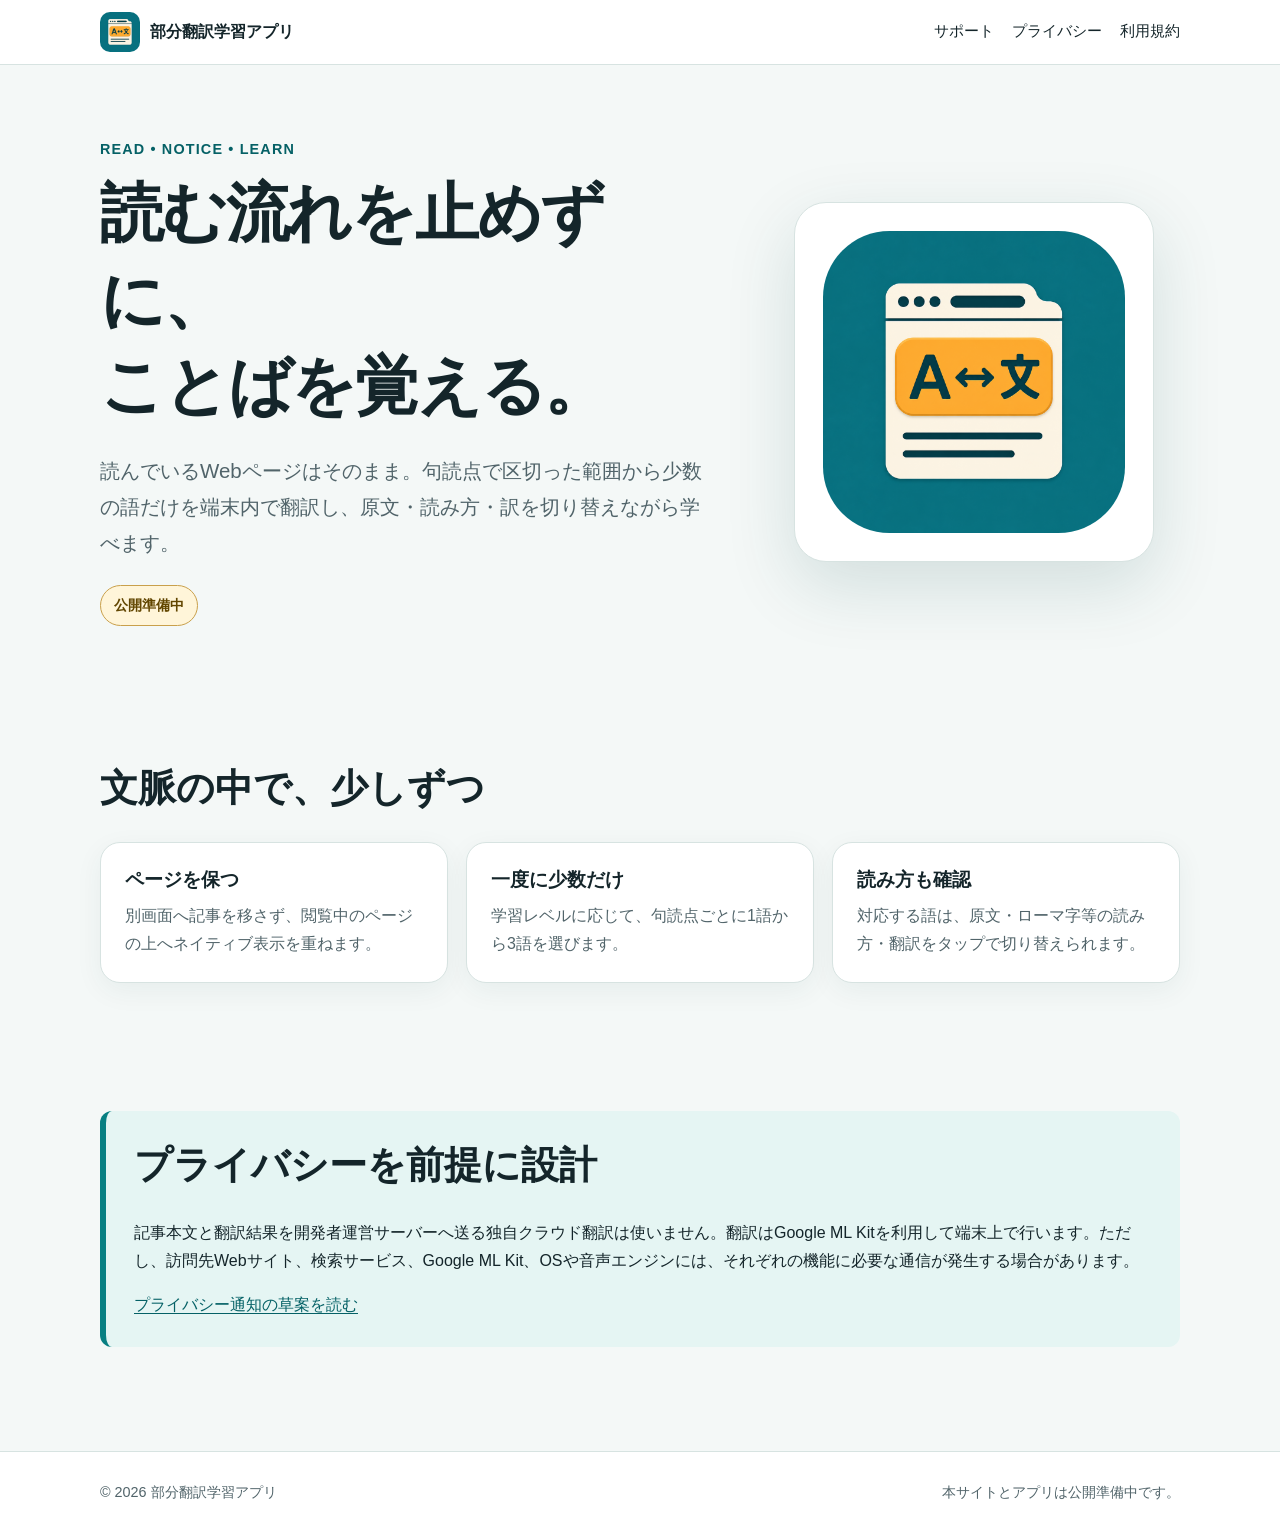
==== index.html @ c972a525 "Publish initial app website" ====
<!doctype html>
<html lang="ja">
  <head>
    <meta charset="utf-8" />
    <meta name="viewport" content="width=device-width, initial-scale=1" />
    <meta
      name="description"
      content="読んでいるWebページの一部を端末内で翻訳し、文脈の中で語彙を学ぶ「部分翻訳学習アプリ」の公式準備サイトです。"
    />
    <meta name="theme-color" content="#087f82" />
    <title>部分翻訳学習アプリ</title>
    <link rel="icon" href="./assets/app-icon.png" />
    <link rel="stylesheet" href="./assets/styles.css" />
  </head>
  <body>
    <header class="site-header">
      <nav class="nav" aria-label="メインナビゲーション">
        <a class="brand" href="./">
          <img src="./assets/app-icon.png" alt="" />
          <span>部分翻訳学習アプリ</span>
        </a>
        <div class="nav-links">
          <a href="./support/">サポート</a>
          <a href="./privacy/">プライバシー</a>
          <a href="./terms/">利用規約</a>
        </div>
      </nav>
    </header>

    <main>
      <section class="hero">
        <div>
          <p class="eyebrow">READ • NOTICE • LEARN</p>
          <h1>読む流れを止めずに、<br />ことばを覚える。</h1>
          <p class="lead">
            読んでいるWebページはそのまま。句読点で区切った範囲から少数の語だけを端末内で翻訳し、原文・読み方・訳を切り替えながら学べます。
          </p>
          <span class="status-chip">公開準備中</span>
        </div>
        <div class="hero-art">
          <img
            src="./assets/app-icon.png"
            alt="Aと文の文字を矢印で結んだ、部分翻訳学習アプリのアイコン"
          />
        </div>
      </section>

      <section class="section" aria-labelledby="features-title">
        <h2 id="features-title">文脈の中で、少しずつ</h2>
        <div class="cards">
          <article class="card">
            <h3>ページを保つ</h3>
            <p>別画面へ記事を移さず、閲覧中のページの上へネイティブ表示を重ねます。</p>
          </article>
          <article class="card">
            <h3>一度に少数だけ</h3>
            <p>学習レベルに応じて、句読点ごとに1語から3語を選びます。</p>
          </article>
          <article class="card">
            <h3>読み方も確認</h3>
            <p>対応する語は、原文・ローマ字等の読み方・翻訳をタップで切り替えられます。</p>
          </article>
        </div>
      </section>

      <section class="section" aria-labelledby="privacy-title">
        <div class="privacy-note">
          <h2 id="privacy-title">プライバシーを前提に設計</h2>
          <p>
            記事本文と翻訳結果を開発者運営サーバーへ送る独自クラウド翻訳は使いません。翻訳はGoogle ML Kitを利用して端末上で行います。ただし、訪問先Webサイト、検索サービス、Google
            ML Kit、OSや音声エンジンには、それぞれの機能に必要な通信が発生する場合があります。
          </p>
          <p><a href="./privacy/">プライバシー通知の草案を読む</a></p>
        </div>
      </section>
    </main>

    <footer class="site-footer">
      <div class="footer-inner">
        <p>© 2026 部分翻訳学習アプリ</p>
        <p>本サイトとアプリは公開準備中です。</p>
      </div>
    </footer>
  </body>
</html>
---- assets/styles.css ----
:root {
  color-scheme: light;
  --ink: #14252a;
  --muted: #51646a;
  --teal: #087f82;
  --teal-dark: #056166;
  --teal-soft: #e5f5f3;
  --amber: #f5b84b;
  --paper: #ffffff;
  --canvas: #f4f8f7;
  --line: #d7e3e1;
  --warning: #fff5d9;
  --warning-line: #e5b34a;
  font-family: -apple-system, BlinkMacSystemFont, "Segoe UI", "Noto Sans JP",
    sans-serif;
}

* {
  box-sizing: border-box;
}

body {
  margin: 0;
  color: var(--ink);
  background: var(--canvas);
  line-height: 1.75;
}

a {
  color: var(--teal-dark);
  text-underline-offset: 0.18em;
}

a:focus-visible,
button:focus-visible {
  outline: 3px solid var(--amber);
  outline-offset: 3px;
}

.site-header {
  position: sticky;
  top: 0;
  z-index: 10;
  border-bottom: 1px solid var(--line);
  background: rgb(255 255 255 / 94%);
  backdrop-filter: blur(10px);
}

.nav {
  width: min(1080px, calc(100% - 32px));
  min-height: 64px;
  margin: 0 auto;
  display: flex;
  align-items: center;
  justify-content: space-between;
  gap: 20px;
}

.brand {
  display: inline-flex;
  align-items: center;
  gap: 10px;
  color: var(--ink);
  font-weight: 800;
  text-decoration: none;
}

.brand img {
  width: 40px;
  height: 40px;
  border-radius: 10px;
}

.nav-links {
  display: flex;
  flex-wrap: wrap;
  justify-content: flex-end;
  gap: 8px 18px;
  font-size: 0.92rem;
}

.nav-links a {
  color: var(--ink);
  text-decoration: none;
}

main {
  width: min(1080px, calc(100% - 32px));
  margin: 0 auto;
}

.hero {
  min-height: 520px;
  display: grid;
  grid-template-columns: minmax(0, 1.2fr) minmax(240px, 0.8fr);
  align-items: center;
  gap: 48px;
  padding: 72px 0;
}

.eyebrow {
  margin: 0 0 8px;
  color: var(--teal-dark);
  font-size: 0.9rem;
  font-weight: 800;
  letter-spacing: 0.08em;
}

h1,
h2,
h3 {
  line-height: 1.35;
}

h1 {
  max-width: 13em;
  margin: 0;
  font-size: clamp(2.1rem, 5.2vw, 4rem);
  letter-spacing: -0.035em;
}

.lead {
  max-width: 42rem;
  margin: 24px 0;
  color: var(--muted);
  font-size: clamp(1.05rem, 2.4vw, 1.28rem);
}

.status-chip {
  display: inline-flex;
  align-items: center;
  gap: 8px;
  padding: 7px 13px;
  border: 1px solid #c9a04b;
  border-radius: 999px;
  color: #624600;
  background: var(--warning);
  font-size: 0.9rem;
  font-weight: 700;
}

.hero-art {
  justify-self: center;
  width: min(100%, 360px);
  padding: 28px;
  border: 1px solid var(--line);
  border-radius: 32px;
  background: var(--paper);
  box-shadow: 0 24px 70px rgb(10 70 72 / 14%);
}

.hero-art img {
  display: block;
  width: 100%;
  border-radius: 22%;
}

.section {
  padding: 64px 0;
}

.section h2 {
  margin: 0 0 28px;
  font-size: clamp(1.65rem, 3vw, 2.4rem);
}

.cards {
  display: grid;
  grid-template-columns: repeat(3, minmax(0, 1fr));
  gap: 18px;
}

.card,
.document {
  border: 1px solid var(--line);
  border-radius: 20px;
  background: var(--paper);
  box-shadow: 0 8px 28px rgb(10 70 72 / 6%);
}

.card {
  padding: 24px;
}

.card h3 {
  margin: 0 0 10px;
}

.card p {
  margin: 0;
  color: var(--muted);
}

.privacy-note {
  padding: 28px;
  border-left: 6px solid var(--teal);
  border-radius: 12px;
  background: var(--teal-soft);
}

.privacy-note p:last-child {
  margin-bottom: 0;
}

.document-wrap {
  width: min(820px, calc(100% - 32px));
  margin: 0 auto;
  padding: 52px 0 80px;
}

.document {
  padding: clamp(24px, 5vw, 56px);
}

.document h1 {
  max-width: none;
  font-size: clamp(2rem, 5vw, 3rem);
}

.document h2 {
  margin-top: 2.2em;
  font-size: 1.35rem;
}

.document h3 {
  margin-top: 1.8em;
}

.draft-banner {
  margin: 24px 0 32px;
  padding: 16px 18px;
  border: 1px solid var(--warning-line);
  border-radius: 12px;
  background: var(--warning);
}

.meta {
  color: var(--muted);
  font-size: 0.94rem;
}

.site-footer {
  margin-top: 40px;
  border-top: 1px solid var(--line);
  background: var(--paper);
}

.footer-inner {
  width: min(1080px, calc(100% - 32px));
  margin: 0 auto;
  padding: 28px 0;
  display: flex;
  justify-content: space-between;
  gap: 16px;
  color: var(--muted);
  font-size: 0.9rem;
}

.footer-inner p {
  margin: 0;
}

@media (max-width: 760px) {
  .nav {
    align-items: flex-start;
    padding: 10px 0;
  }

  .brand span {
    display: none;
  }

  .hero {
    min-height: auto;
    grid-template-columns: 1fr;
    gap: 36px;
    padding: 48px 0 64px;
  }

  .hero-art {
    width: min(75vw, 300px);
  }

  .cards {
    grid-template-columns: 1fr;
  }

  .footer-inner {
    flex-direction: column;
  }
}

@media (prefers-reduced-motion: reduce) {
  *,
  *::before,
  *::after {
    scroll-behavior: auto !important;
  }
}
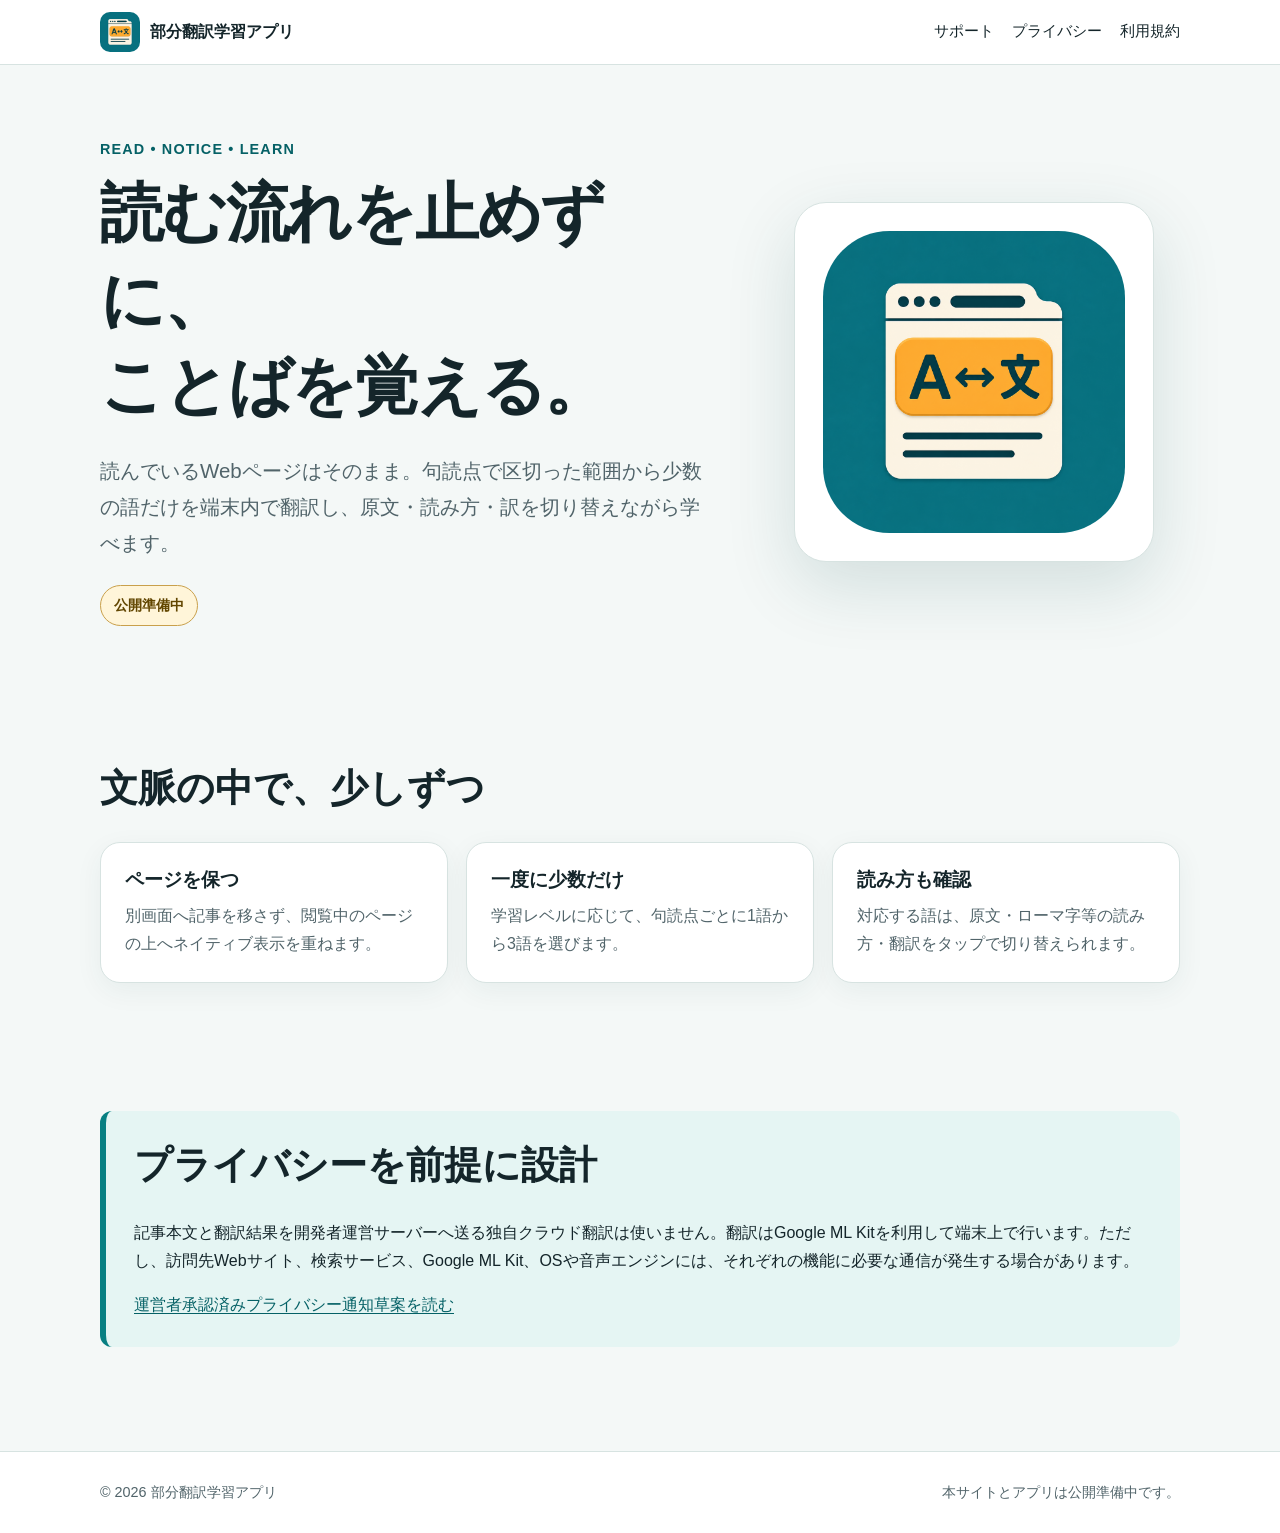
==== commit 6db6428a: "Update owner-approved legal review drafts" ====
--- a/index.html
+++ b/index.html
@@ -70,7 +70,7 @@
             記事本文と翻訳結果を開発者運営サーバーへ送る独自クラウド翻訳は使いません。翻訳はGoogle ML Kitを利用して端末上で行います。ただし、訪問先Webサイト、検索サービス、Google
             ML Kit、OSや音声エンジンには、それぞれの機能に必要な通信が発生する場合があります。
           </p>
-          <p><a href="./privacy/">プライバシー通知の草案を読む</a></p>
+          <p><a href="./privacy/">運営者承認済みプライバシー通知草案を読む</a></p>
         </div>
       </section>
     </main>
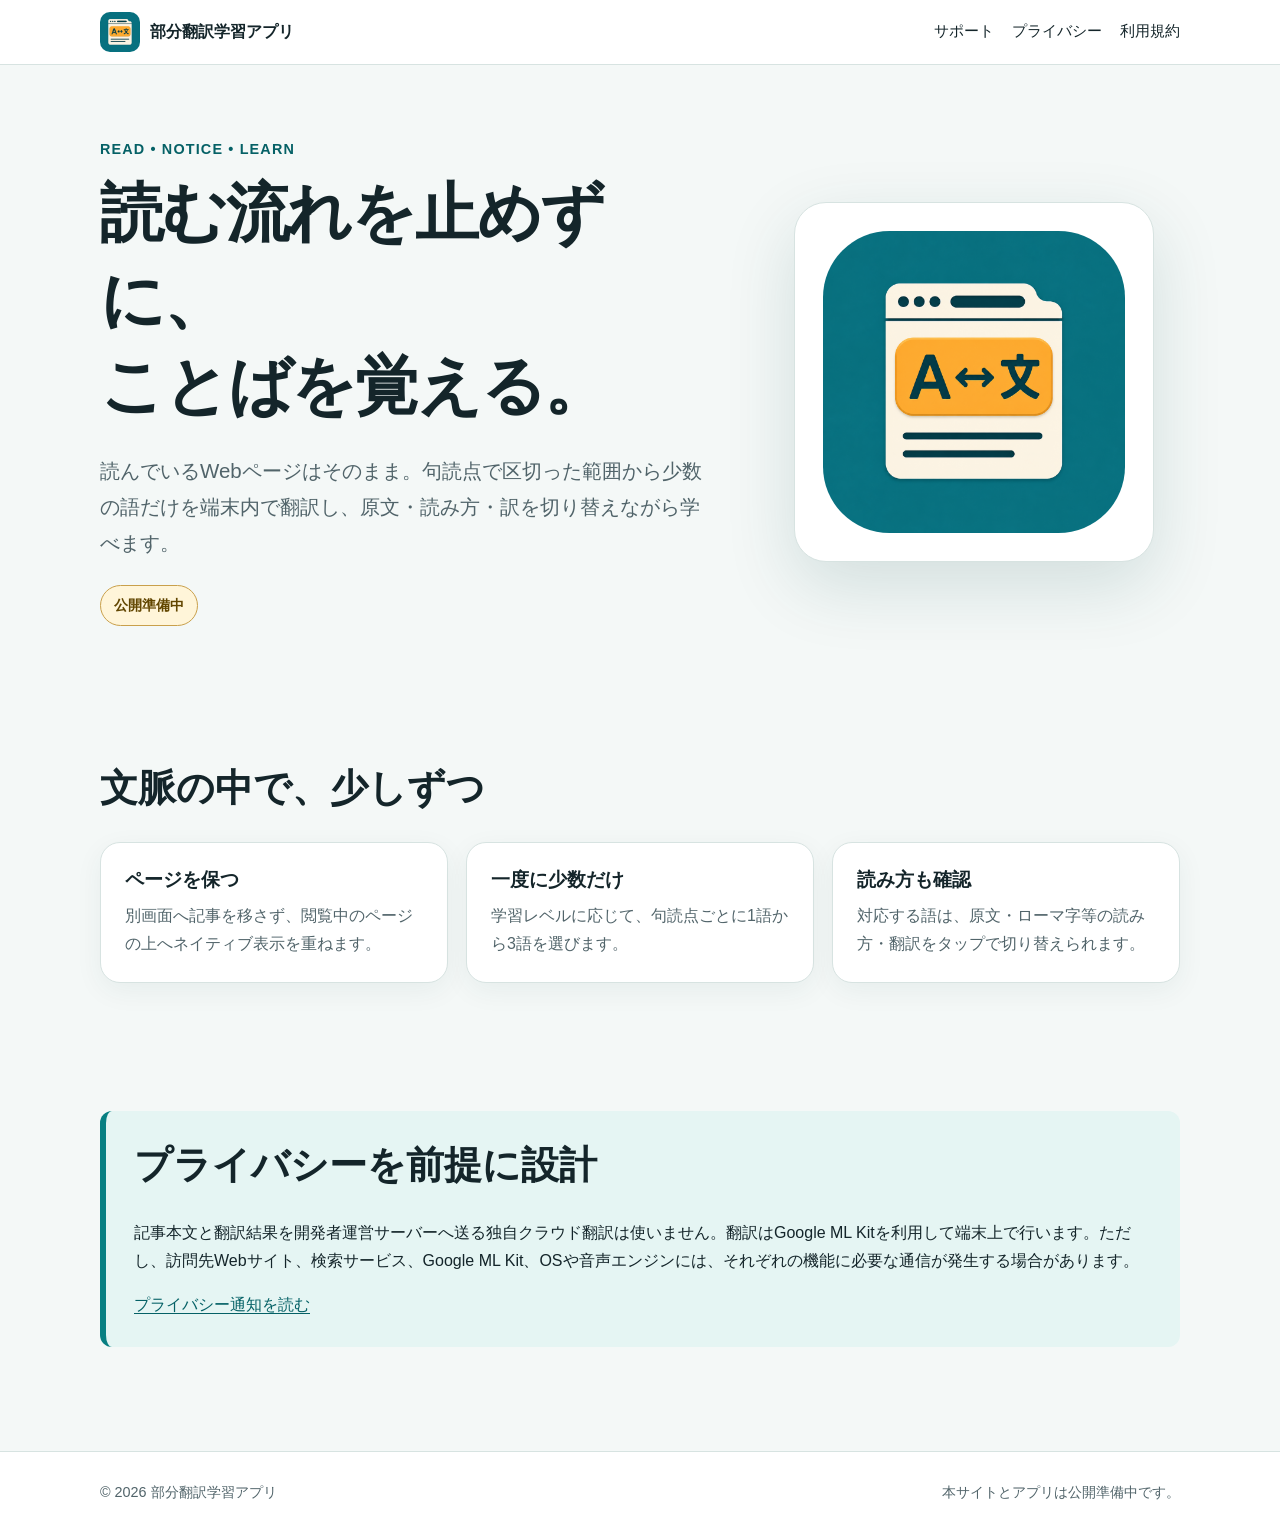
==== commit 521a30c8: "Publish legal version 1.0: index.html" ====
--- a/index.html
+++ b/index.html
@@ -70,7 +70,7 @@
             記事本文と翻訳結果を開発者運営サーバーへ送る独自クラウド翻訳は使いません。翻訳はGoogle ML Kitを利用して端末上で行います。ただし、訪問先Webサイト、検索サービス、Google
             ML Kit、OSや音声エンジンには、それぞれの機能に必要な通信が発生する場合があります。
           </p>
-          <p><a href="./privacy/">運営者承認済みプライバシー通知草案を読む</a></p>
+          <p><a href="./privacy/">プライバシー通知を読む</a></p>
         </div>
       </section>
     </main>
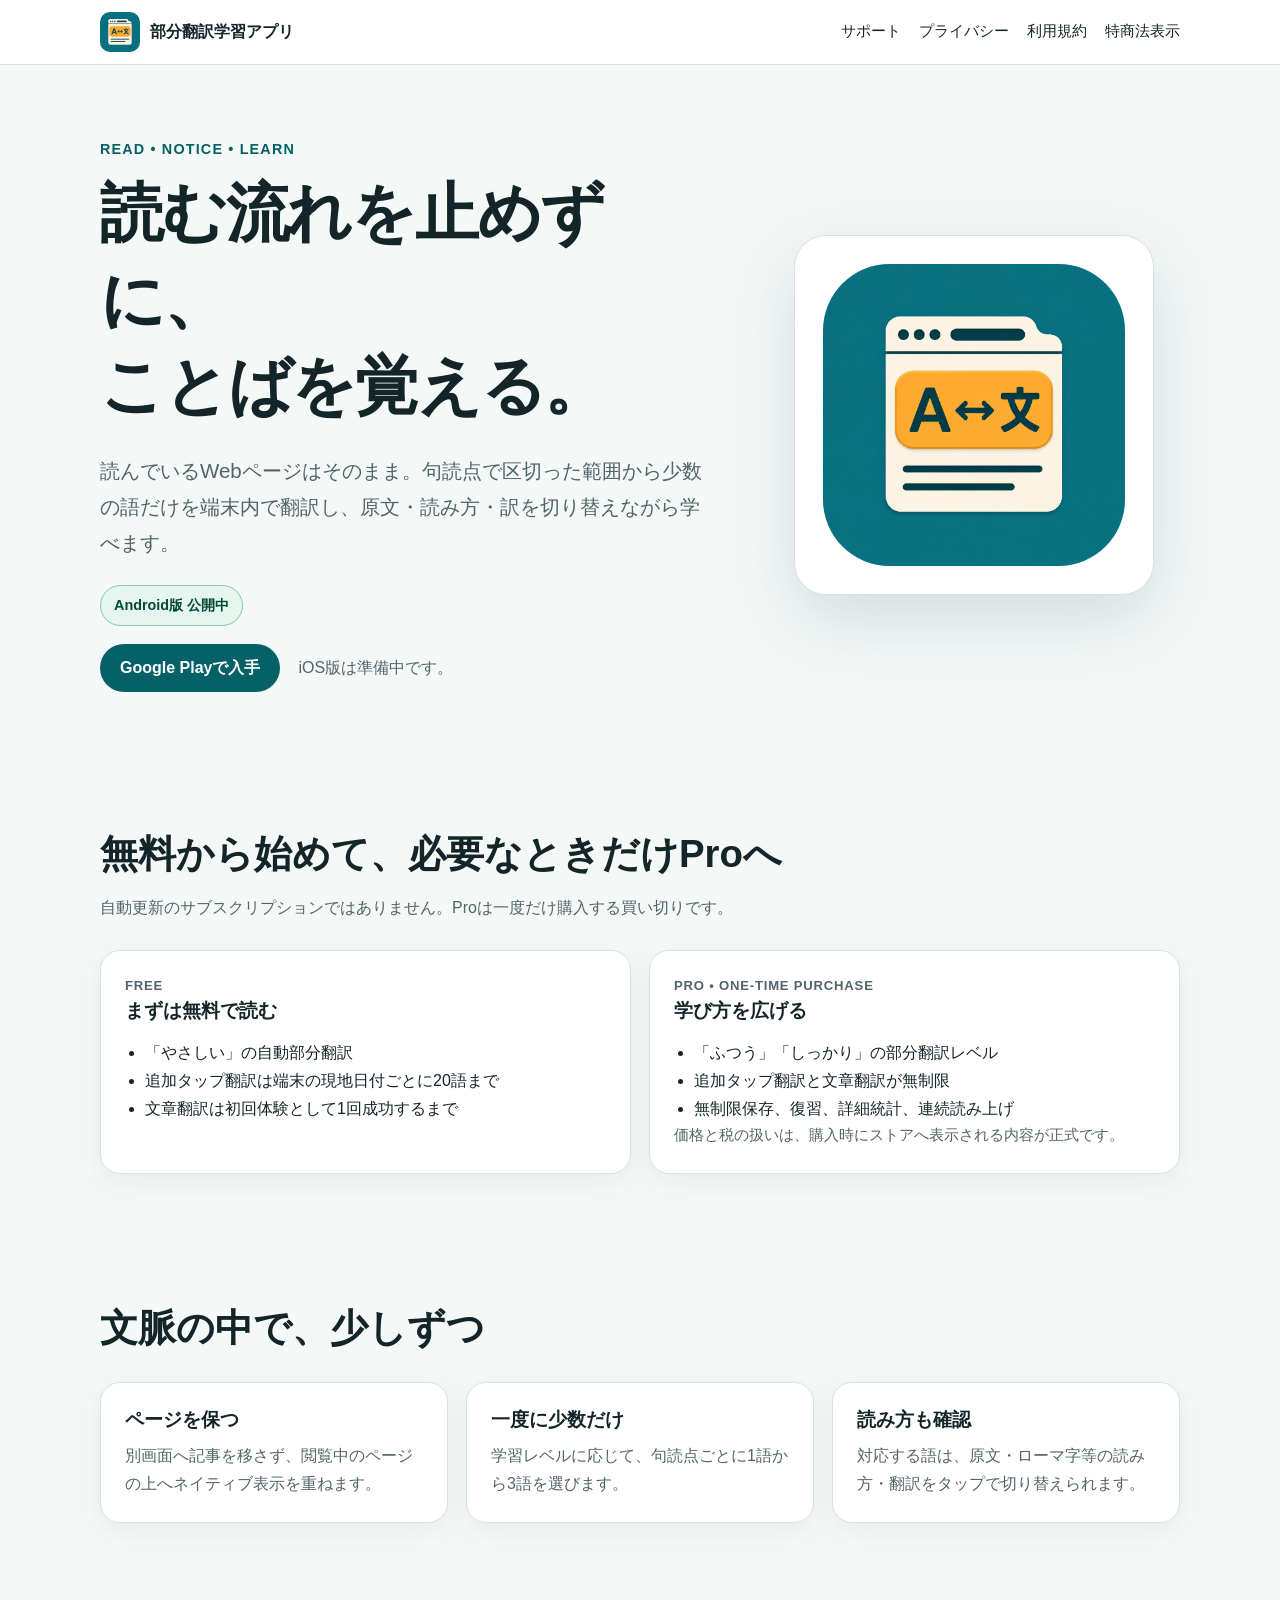
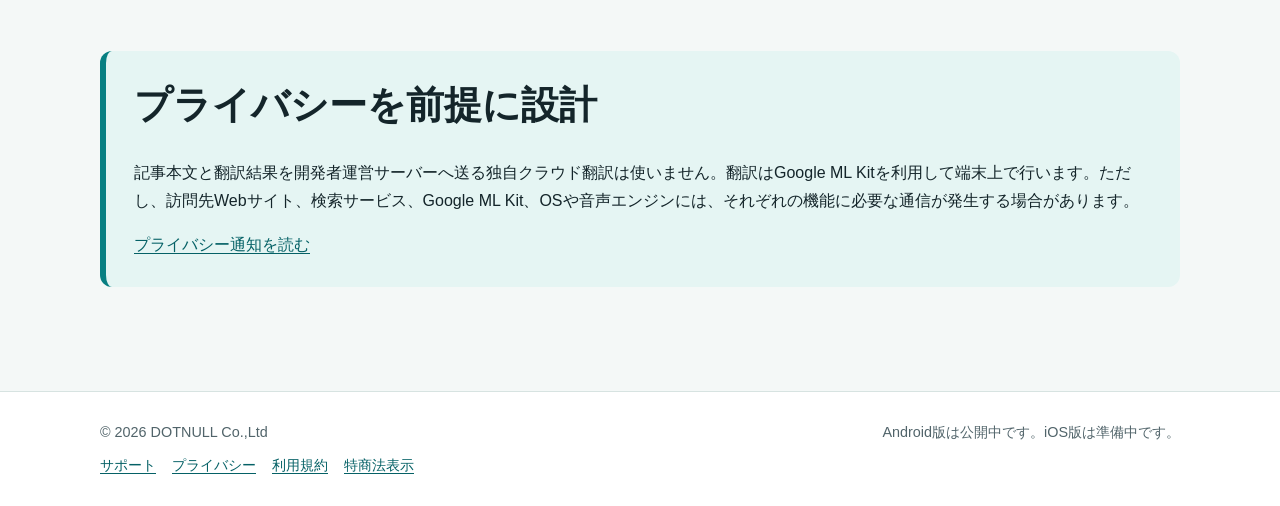
==== commit ed3db598: "Publish Android release website update" ====
--- a/index.html
+++ b/index.html
@@ -5,7 +5,7 @@
     <meta name="viewport" content="width=device-width, initial-scale=1" />
     <meta
       name="description"
-      content="読んでいるWebページの一部を端末内で翻訳し、文脈の中で語彙を学ぶ「部分翻訳学習アプリ」の公式準備サイトです。"
+      content="読んでいるWebページの一部を端末内で翻訳し、文脈の中で語彙を学ぶ「部分翻訳学習アプリ」の公式サイトです。Android版をGoogle Playで公開中です。"
     />
     <meta name="theme-color" content="#087f82" />
     <title>部分翻訳学習アプリ</title>
@@ -23,6 +23,7 @@
           <a href="./support/">サポート</a>
           <a href="./privacy/">プライバシー</a>
           <a href="./terms/">利用規約</a>
+          <a href="./commerce/">特商法表示</a>
         </div>
       </nav>
     </header>
@@ -35,13 +36,48 @@
           <p class="lead">
             読んでいるWebページはそのまま。句読点で区切った範囲から少数の語だけを端末内で翻訳し、原文・読み方・訳を切り替えながら学べます。
           </p>
-          <span class="status-chip">公開準備中</span>
+          <span class="status-chip status-chip--live">Android版 公開中</span>
+          <div class="store-actions">
+            <a
+              class="store-button"
+              href="https://play.google.com/store/apps/details?id=co.dotnull.learningbrowser"
+              rel="external noopener"
+              >Google Playで入手</a
+            >
+            <span class="platform-note">iOS版は準備中です。</span>
+          </div>
         </div>
         <div class="hero-art">
           <img
             src="./assets/app-icon.png"
             alt="Aと文の文字を矢印で結んだ、部分翻訳学習アプリのアイコン"
           />
+        </div>
+      </section>
+
+      <section class="section" aria-labelledby="plans-title">
+        <h2 id="plans-title">無料から始めて、必要なときだけProへ</h2>
+        <p class="section-lead">自動更新のサブスクリプションではありません。Proは一度だけ購入する買い切りです。</p>
+        <div class="plan-grid">
+          <article class="card">
+            <p class="plan-label">FREE</p>
+            <h3>まずは無料で読む</h3>
+            <ul>
+              <li>「やさしい」の自動部分翻訳</li>
+              <li>追加タップ翻訳は端末の現地日付ごとに20語まで</li>
+              <li>文章翻訳は初回体験として1回成功するまで</li>
+            </ul>
+          </article>
+          <article class="card plan-card--featured">
+            <p class="plan-label">PRO • ONE-TIME PURCHASE</p>
+            <h3>学び方を広げる</h3>
+            <ul>
+              <li>「ふつう」「しっかり」の部分翻訳レベル</li>
+              <li>追加タップ翻訳と文章翻訳が無制限</li>
+              <li>無制限保存、復習、詳細統計、連続読み上げ</li>
+            </ul>
+            <p class="plan-note">価格と税の扱いは、購入時にストアへ表示される内容が正式です。</p>
+          </article>
         </div>
       </section>
 
@@ -77,8 +113,16 @@
 
     <footer class="site-footer">
       <div class="footer-inner">
-        <p>© 2026 部分翻訳学習アプリ</p>
-        <p>本サイトとアプリは公開準備中です。</p>
+        <div>
+          <p>© 2026 DOTNULL Co.,Ltd</p>
+          <p class="footer-links">
+            <a href="./support/">サポート</a>
+            <a href="./privacy/">プライバシー</a>
+            <a href="./terms/">利用規約</a>
+            <a href="./commerce/">特商法表示</a>
+          </p>
+        </div>
+        <p>Android版は公開中です。iOS版は準備中です。</p>
       </div>
     </footer>
   </body>
--- a/assets/styles.css
+++ b/assets/styles.css
@@ -11,6 +11,8 @@
   --line: #d7e3e1;
   --warning: #fff5d9;
   --warning-line: #e5b34a;
+  --success-soft: #e4f6ed;
+  --success-line: #88c8ad;
   font-family: -apple-system, BlinkMacSystemFont, "Segoe UI", "Noto Sans JP",
     sans-serif;
 }
@@ -139,6 +141,43 @@
   font-weight: 700;
 }
 
+.status-chip--live {
+  border-color: var(--success-line);
+  color: #074a35;
+  background: var(--success-soft);
+}
+
+.store-actions {
+  margin-top: 18px;
+  display: flex;
+  flex-wrap: wrap;
+  align-items: center;
+  gap: 12px 18px;
+}
+
+.store-button {
+  display: inline-flex;
+  min-height: 48px;
+  align-items: center;
+  justify-content: center;
+  padding: 10px 20px;
+  border-radius: 999px;
+  color: #ffffff;
+  background: var(--teal-dark);
+  font-weight: 800;
+  text-decoration: none;
+}
+
+.store-button:hover {
+  background: var(--teal);
+}
+
+.platform-note,
+.section-lead,
+.plan-note {
+  color: var(--muted);
+}
+
 .hero-art {
   justify-self: center;
   width: min(100%, 360px);
@@ -170,6 +209,40 @@
   gap: 18px;
 }
 
+.section-lead {
+  max-width: 48rem;
+  margin: -14px 0 28px;
+}
+
+.plan-grid {
+  display: grid;
+  grid-template-columns: repeat(2, minmax(0, 1fr));
+  gap: 18px;
+}
+
+.plan-grid .card ul {
+  margin-bottom: 0;
+  padding-left: 1.25em;
+}
+
+.plan-label {
+  margin: 0 0 8px;
+  color: var(--teal-dark);
+  font-size: 0.82rem;
+  font-weight: 800;
+  letter-spacing: 0.06em;
+}
+
+.plan-card--featured {
+  border-color: #98cfca;
+  background: #f3fbfa;
+}
+
+.plan-note {
+  margin: 18px 0 0;
+  font-size: 0.92rem;
+}
+
 .card,
 .document {
   border: 1px solid var(--line);
@@ -234,6 +307,14 @@
   background: var(--warning);
 }
 
+.release-banner {
+  margin: 24px 0 32px;
+  padding: 16px 18px;
+  border: 1px solid var(--success-line);
+  border-radius: 12px;
+  background: var(--success-soft);
+}
+
 .meta {
   color: var(--muted);
   font-size: 0.94rem;
@@ -258,6 +339,13 @@
 
 .footer-inner p {
   margin: 0;
+}
+
+.footer-links {
+  margin-top: 8px !important;
+  display: flex;
+  flex-wrap: wrap;
+  gap: 6px 16px;
 }
 
 @media (max-width: 760px) {
@@ -285,6 +373,10 @@
     grid-template-columns: 1fr;
   }
 
+  .plan-grid {
+    grid-template-columns: 1fr;
+  }
+
   .footer-inner {
     flex-direction: column;
   }
